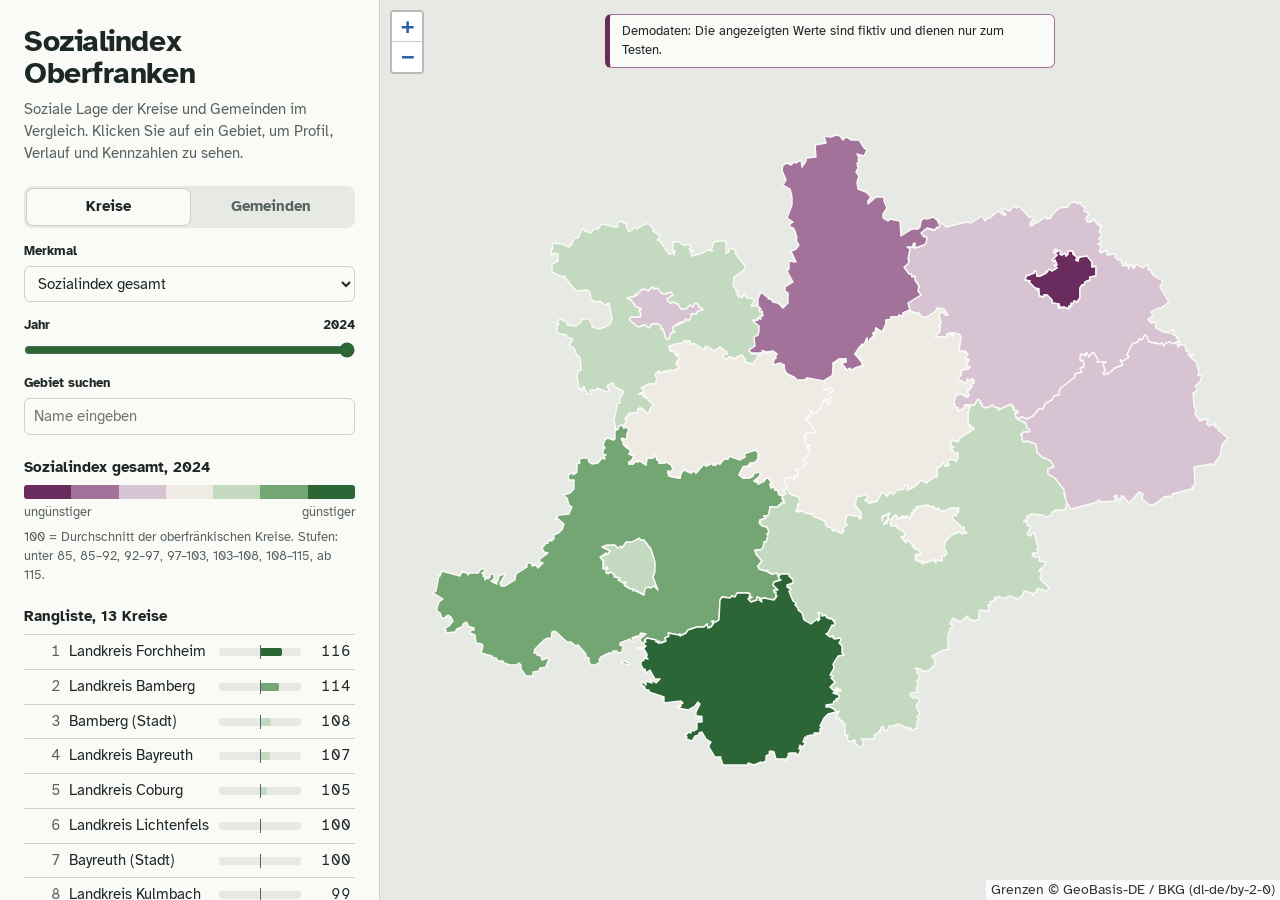
==== web/index.html @ e4087ac0 "Add files via upload First Step" ====
<!doctype html>
<html lang="de">
<head>
  <meta charset="utf-8">
  <meta name="viewport" content="width=device-width, initial-scale=1, viewport-fit=cover">
  <title>Sozialindex Oberfranken</title>
  <meta name="description" content="Interaktive Karte zur sozialen Lage der Kreise und Gemeinden in Oberfranken.">
  <link rel="icon" href="data:image/svg+xml,<svg xmlns='http://www.w3.org/2000/svg' viewBox='0 0 32 32'><rect width='32' height='32' rx='6' fill='%232F6B3A'/><rect x='6' y='18' width='5' height='8' fill='%23fff'/><rect x='13.5' y='12' width='5' height='14' fill='%23fff'/><rect x='21' y='7' width='5' height='19' fill='%23fff'/></svg>">
  <link rel="stylesheet" href="vendor/leaflet/leaflet.css">
  <link rel="stylesheet" href="style.css">
</head>
<body>
  <div class="layout">
    <aside class="seite" aria-label="Steuerung und Rangliste">
      <header class="kopf">
        <h1>Sozialindex Oberfranken</h1>
        <p class="unterzeile">Soziale Lage der Kreise und Gemeinden im Vergleich. Klicken Sie auf ein Gebiet, um Profil, Verlauf und Kennzahlen zu sehen.</p>
      </header>

      <section class="steuerung" aria-label="Ansicht wählen">
        <fieldset class="umschalter">
          <legend>Ebene</legend>
          <label><input type="radio" name="ebene" value="kreis" checked><span>Kreise</span></label>
          <label><input type="radio" name="ebene" value="gemeinde"><span>Gemeinden</span></label>
        </fieldset>

        <label class="feld">
          <span class="feld-titel">Merkmal</span>
          <select id="merkmal"></select>
        </label>

        <label class="feld">
          <span class="feld-titel">Jahr <output id="jahr-anzeige" for="jahr"></output></span>
          <input type="range" id="jahr" step="1">
        </label>

        <label class="feld">
          <span class="feld-titel">Gebiet suchen</span>
          <input type="search" id="suche" list="suchliste" placeholder="Name eingeben" autocomplete="off">
          <datalist id="suchliste"></datalist>
        </label>
      </section>

      <section class="legende" aria-label="Legende">
        <p id="legende-titel" class="legende-titel"></p>
        <div class="skala" id="skala"></div>
        <div class="skala-pole"><span>ungünstiger</span><span>günstiger</span></div>
        <p class="legende-hinweis" id="legende-hinweis"></p>
      </section>

      <section class="rangliste" aria-label="Rangliste">
        <h2 id="rang-titel">Rangliste</h2>
        <ol id="rang"></ol>
      </section>

      <footer class="fuss">
        <details>
          <summary>So wird der Index berechnet</summary>
          <p>Jeder Indikator wird standardisiert und so ausgerichtet, dass höhere Werte eine günstigere Lage bedeuten. Die Indikatoren werden zu vier Dimensionen gemittelt, die Dimensionen gleich gewichtet zum Gesamtindex zusammengefasst.</p>
          <p>100 entspricht dem Durchschnitt der oberfränkischen Kreise bzw. Gemeinden im gewählten Jahr. 110 liegt eine Standardabweichung günstiger, 90 eine ungünstiger. Gemeinden werden nur mit Indikatoren bewertet, die auf Gemeindeebene vorliegen.</p>
        </details>
        <details>
          <summary>Quellen und Lizenzen</summary>
          <ul id="quellen"></ul>
          <p>Verwaltungsgrenzen: © GeoBasis-DE / BKG, Datenlizenz Deutschland – Namensnennung – 2.0.</p>
        </details>
        <p class="stand" id="stand"></p>
      </footer>
    </aside>

    <main class="karte-rahmen">
      <div id="demo-hinweis" class="demo-hinweis" hidden>
        Demodaten: Die angezeigten Werte sind fiktiv und dienen nur zum Testen.
      </div>
      <div id="karte" role="application" aria-label="Karte von Oberfranken"></div>
      <div id="lade" class="lade">Daten werden geladen</div>
    </main>
  </div>

  <script src="vendor/leaflet/leaflet.js"></script>
  <script src="vendor/chartjs/chart.umd.js"></script>
  <script src="app.js"></script>
</body>
</html>
---- web/vendor/leaflet/leaflet.css ----
/* required styles */

.leaflet-pane,
.leaflet-tile,
.leaflet-marker-icon,
.leaflet-marker-shadow,
.leaflet-tile-container,
.leaflet-pane > svg,
.leaflet-pane > canvas,
.leaflet-zoom-box,
.leaflet-image-layer,
.leaflet-layer {
	position: absolute;
	left: 0;
	top: 0;
	}
.leaflet-container {
	overflow: hidden;
	}
.leaflet-tile,
.leaflet-marker-icon,
.leaflet-marker-shadow {
	-webkit-user-select: none;
	   -moz-user-select: none;
	        user-select: none;
	  -webkit-user-drag: none;
	}
/* Prevents IE11 from highlighting tiles in blue */
.leaflet-tile::selection {
	background: transparent;
}
/* Safari renders non-retina tile on retina better with this, but Chrome is worse */
.leaflet-safari .leaflet-tile {
	image-rendering: -webkit-optimize-contrast;
	}
/* hack that prevents hw layers "stretching" when loading new tiles */
.leaflet-safari .leaflet-tile-container {
	width: 1600px;
	height: 1600px;
	-webkit-transform-origin: 0 0;
	}
.leaflet-marker-icon,
.leaflet-marker-shadow {
	display: block;
	}
/* .leaflet-container svg: reset svg max-width decleration shipped in Joomla! (joomla.org) 3.x */
/* .leaflet-container img: map is broken in FF if you have max-width: 100% on tiles */
.leaflet-container .leaflet-overlay-pane svg {
	max-width: none !important;
	max-height: none !important;
	}
.leaflet-container .leaflet-marker-pane img,
.leaflet-container .leaflet-shadow-pane img,
.leaflet-container .leaflet-tile-pane img,
.leaflet-container img.leaflet-image-layer,
.leaflet-container .leaflet-tile {
	max-width: none !important;
	max-height: none !important;
	width: auto;
	padding: 0;
	}

.leaflet-container img.leaflet-tile {
	/* See: https://bugs.chromium.org/p/chromium/issues/detail?id=600120 */
	mix-blend-mode: plus-lighter;
}

.leaflet-container.leaflet-touch-zoom {
	-ms-touch-action: pan-x pan-y;
	touch-action: pan-x pan-y;
	}
.leaflet-container.leaflet-touch-drag {
	-ms-touch-action: pinch-zoom;
	/* Fallback for FF which doesn't support pinch-zoom */
	touch-action: none;
	touch-action: pinch-zoom;
}
.leaflet-container.leaflet-touch-drag.leaflet-touch-zoom {
	-ms-touch-action: none;
	touch-action: none;
}
.leaflet-container {
	-webkit-tap-highlight-color: transparent;
}
.leaflet-container a {
	-webkit-tap-highlight-color: rgba(51, 181, 229, 0.4);
}
.leaflet-tile {
	filter: inherit;
	visibility: hidden;
	}
.leaflet-tile-loaded {
	visibility: inherit;
	}
.leaflet-zoom-box {
	width: 0;
	height: 0;
	-moz-box-sizing: border-box;
	     box-sizing: border-box;
	z-index: 800;
	}
/* workaround for https://bugzilla.mozilla.org/show_bug.cgi?id=888319 */
.leaflet-overlay-pane svg {
	-moz-user-select: none;
	}

.leaflet-pane         { z-index: 400; }

.leaflet-tile-pane    { z-index: 200; }
.leaflet-overlay-pane { z-index: 400; }
.leaflet-shadow-pane  { z-index: 500; }
.leaflet-marker-pane  { z-index: 600; }
.leaflet-tooltip-pane   { z-index: 650; }
.leaflet-popup-pane   { z-index: 700; }

.leaflet-map-pane canvas { z-index: 100; }
.leaflet-map-pane svg    { z-index: 200; }

.leaflet-vml-shape {
	width: 1px;
	height: 1px;
	}
.lvml {
	behavior: url(#default#VML);
	display: inline-block;
	position: absolute;
	}


/* control positioning */

.leaflet-control {
	position: relative;
	z-index: 800;
	pointer-events: visiblePainted; /* IE 9-10 doesn't have auto */
	pointer-events: auto;
	}
.leaflet-top,
.leaflet-bottom {
	position: absolute;
	z-index: 1000;
	pointer-events: none;
	}
.leaflet-top {
	top: 0;
	}
.leaflet-right {
	right: 0;
	}
.leaflet-bottom {
	bottom: 0;
	}
.leaflet-left {
	left: 0;
	}
.leaflet-control {
	float: left;
	clear: both;
	}
.leaflet-right .leaflet-control {
	float: right;
	}
.leaflet-top .leaflet-control {
	margin-top: 10px;
	}
.leaflet-bottom .leaflet-control {
	margin-bottom: 10px;
	}
.leaflet-left .leaflet-control {
	margin-left: 10px;
	}
.leaflet-right .leaflet-control {
	margin-right: 10px;
	}


/* zoom and fade animations */

.leaflet-fade-anim .leaflet-popup {
	opacity: 0;
	-webkit-transition: opacity 0.2s linear;
	   -moz-transition: opacity 0.2s linear;
	        transition: opacity 0.2s linear;
	}
.leaflet-fade-anim .leaflet-map-pane .leaflet-popup {
	opacity: 1;
	}
.leaflet-zoom-animated {
	-webkit-transform-origin: 0 0;
	    -ms-transform-origin: 0 0;
	        transform-origin: 0 0;
	}
svg.leaflet-zoom-animated {
	will-change: transform;
}

.leaflet-zoom-anim .leaflet-zoom-animated {
	-webkit-transition: -webkit-transform 0.25s cubic-bezier(0,0,0.25,1);
	   -moz-transition:    -moz-transform 0.25s cubic-bezier(0,0,0.25,1);
	        transition:         transform 0.25s cubic-bezier(0,0,0.25,1);
	}
.leaflet-zoom-anim .leaflet-tile,
.leaflet-pan-anim .leaflet-tile {
	-webkit-transition: none;
	   -moz-transition: none;
	        transition: none;
	}

.leaflet-zoom-anim .leaflet-zoom-hide {
	visibility: hidden;
	}


/* cursors */

.leaflet-interactive {
	cursor: pointer;
	}
.leaflet-grab {
	cursor: -webkit-grab;
	cursor:    -moz-grab;
	cursor:         grab;
	}
.leaflet-crosshair,
.leaflet-crosshair .leaflet-interactive {
	cursor: crosshair;
	}
.leaflet-popup-pane,
.leaflet-control {
	cursor: auto;
	}
.leaflet-dragging .leaflet-grab,
.leaflet-dragging .leaflet-grab .leaflet-interactive,
.leaflet-dragging .leaflet-marker-draggable {
	cursor: move;
	cursor: -webkit-grabbing;
	cursor:    -moz-grabbing;
	cursor:         grabbing;
	}

/* marker & overlays interactivity */
.leaflet-marker-icon,
.leaflet-marker-shadow,
.leaflet-image-layer,
.leaflet-pane > svg path,
.leaflet-tile-container {
	pointer-events: none;
	}

.leaflet-marker-icon.leaflet-interactive,
.leaflet-image-layer.leaflet-interactive,
.leaflet-pane > svg path.leaflet-interactive,
svg.leaflet-image-layer.leaflet-interactive path {
	pointer-events: visiblePainted; /* IE 9-10 doesn't have auto */
	pointer-events: auto;
	}

/* visual tweaks */

.leaflet-container {
	background: #ddd;
	outline-offset: 1px;
	}
.leaflet-container a {
	color: #0078A8;
	}
.leaflet-zoom-box {
	border: 2px dotted #38f;
	background: rgba(255,255,255,0.5);
	}


/* general typography */
.leaflet-container {
	font-family: "Helvetica Neue", Arial, Helvetica, sans-serif;
	font-size: 12px;
	font-size: 0.75rem;
	line-height: 1.5;
	}


/* general toolbar styles */

.leaflet-bar {
	box-shadow: 0 1px 5px rgba(0,0,0,0.65);
	border-radius: 4px;
	}
.leaflet-bar a {
	background-color: #fff;
	border-bottom: 1px solid #ccc;
	width: 26px;
	height: 26px;
	line-height: 26px;
	display: block;
	text-align: center;
	text-decoration: none;
	color: black;
	}
.leaflet-bar a,
.leaflet-control-layers-toggle {
	background-position: 50% 50%;
	background-repeat: no-repeat;
	display: block;
	}
.leaflet-bar a:hover,
.leaflet-bar a:focus {
	background-color: #f4f4f4;
	}
.leaflet-bar a:first-child {
	border-top-left-radius: 4px;
	border-top-right-radius: 4px;
	}
.leaflet-bar a:last-child {
	border-bottom-left-radius: 4px;
	border-bottom-right-radius: 4px;
	border-bottom: none;
	}
.leaflet-bar a.leaflet-disabled {
	cursor: default;
	background-color: #f4f4f4;
	color: #bbb;
	}

.leaflet-touch .leaflet-bar a {
	width: 30px;
	height: 30px;
	line-height: 30px;
	}
.leaflet-touch .leaflet-bar a:first-child {
	border-top-left-radius: 2px;
	border-top-right-radius: 2px;
	}
.leaflet-touch .leaflet-bar a:last-child {
	border-bottom-left-radius: 2px;
	border-bottom-right-radius: 2px;
	}

/* zoom control */

.leaflet-control-zoom-in,
.leaflet-control-zoom-out {
	font: bold 18px 'Lucida Console', Monaco, monospace;
	text-indent: 1px;
	}

.leaflet-touch .leaflet-control-zoom-in, .leaflet-touch .leaflet-control-zoom-out  {
	font-size: 22px;
	}


/* layers control */

.leaflet-control-layers {
	box-shadow: 0 1px 5px rgba(0,0,0,0.4);
	background: #fff;
	border-radius: 5px;
	}
.leaflet-control-layers-toggle {
	background-image: url(images/layers.png);
	width: 36px;
	height: 36px;
	}
.leaflet-retina .leaflet-control-layers-toggle {
	background-image: url(images/layers-2x.png);
	background-size: 26px 26px;
	}
.leaflet-touch .leaflet-control-layers-toggle {
	width: 44px;
	height: 44px;
	}
.leaflet-control-layers .leaflet-control-layers-list,
.leaflet-control-layers-expanded .leaflet-control-layers-toggle {
	display: none;
	}
.leaflet-control-layers-expanded .leaflet-control-layers-list {
	display: block;
	position: relative;
	}
.leaflet-control-layers-expanded {
	padding: 6px 10px 6px 6px;
	color: #333;
	background: #fff;
	}
.leaflet-control-layers-scrollbar {
	overflow-y: scroll;
	overflow-x: hidden;
	padding-right: 5px;
	}
.leaflet-control-layers-selector {
	margin-top: 2px;
	position: relative;
	top: 1px;
	}
.leaflet-control-layers label {
	display: block;
	font-size: 13px;
	font-size: 1.08333em;
	}
.leaflet-control-layers-separator {
	height: 0;
	border-top: 1px solid #ddd;
	margin: 5px -10px 5px -6px;
	}

/* Default icon URLs */
.leaflet-default-icon-path { /* used only in path-guessing heuristic, see L.Icon.Default */
	background-image: url(images/marker-icon.png);
	}


/* attribution and scale controls */

.leaflet-container .leaflet-control-attribution {
	background: #fff;
	background: rgba(255, 255, 255, 0.8);
	margin: 0;
	}
.leaflet-control-attribution,
.leaflet-control-scale-line {
	padding: 0 5px;
	color: #333;
	line-height: 1.4;
	}
.leaflet-control-attribution a {
	text-decoration: none;
	}
.leaflet-control-attribution a:hover,
.leaflet-control-attribution a:focus {
	text-decoration: underline;
	}
.leaflet-attribution-flag {
	display: inline !important;
	vertical-align: baseline !important;
	width: 1em;
	height: 0.6669em;
	}
.leaflet-left .leaflet-control-scale {
	margin-left: 5px;
	}
.leaflet-bottom .leaflet-control-scale {
	margin-bottom: 5px;
	}
.leaflet-control-scale-line {
	border: 2px solid #777;
	border-top: none;
	line-height: 1.1;
	padding: 2px 5px 1px;
	white-space: nowrap;
	-moz-box-sizing: border-box;
	     box-sizing: border-box;
	background: rgba(255, 255, 255, 0.8);
	text-shadow: 1px 1px #fff;
	}
.leaflet-control-scale-line:not(:first-child) {
	border-top: 2px solid #777;
	border-bottom: none;
	margin-top: -2px;
	}
.leaflet-control-scale-line:not(:first-child):not(:last-child) {
	border-bottom: 2px solid #777;
	}

.leaflet-touch .leaflet-control-attribution,
.leaflet-touch .leaflet-control-layers,
.leaflet-touch .leaflet-bar {
	box-shadow: none;
	}
.leaflet-touch .leaflet-control-layers,
.leaflet-touch .leaflet-bar {
	border: 2px solid rgba(0,0,0,0.2);
	background-clip: padding-box;
	}


/* popup */

.leaflet-popup {
	position: absolute;
	text-align: center;
	margin-bottom: 20px;
	}
.leaflet-popup-content-wrapper {
	padding: 1px;
	text-align: left;
	border-radius: 12px;
	}
.leaflet-popup-content {
	margin: 13px 24px 13px 20px;
	line-height: 1.3;
	font-size: 13px;
	font-size: 1.08333em;
	min-height: 1px;
	}
.leaflet-popup-content p {
	margin: 17px 0;
	margin: 1.3em 0;
	}
.leaflet-popup-tip-container {
	width: 40px;
	height: 20px;
	position: absolute;
	left: 50%;
	margin-top: -1px;
	margin-left: -20px;
	overflow: hidden;
	pointer-events: none;
	}
.leaflet-popup-tip {
	width: 17px;
	height: 17px;
	padding: 1px;

	margin: -10px auto 0;
	pointer-events: auto;

	-webkit-transform: rotate(45deg);
	   -moz-transform: rotate(45deg);
	    -ms-transform: rotate(45deg);
	        transform: rotate(45deg);
	}
.leaflet-popup-content-wrapper,
.leaflet-popup-tip {
	background: white;
	color: #333;
	box-shadow: 0 3px 14px rgba(0,0,0,0.4);
	}
.leaflet-container a.leaflet-popup-close-button {
	position: absolute;
	top: 0;
	right: 0;
	border: none;
	text-align: center;
	width: 24px;
	height: 24px;
	font: 16px/24px Tahoma, Verdana, sans-serif;
	color: #757575;
	text-decoration: none;
	background: transparent;
	}
.leaflet-container a.leaflet-popup-close-button:hover,
.leaflet-container a.leaflet-popup-close-button:focus {
	color: #585858;
	}
.leaflet-popup-scrolled {
	overflow: auto;
	}

.leaflet-oldie .leaflet-popup-content-wrapper {
	-ms-zoom: 1;
	}
.leaflet-oldie .leaflet-popup-tip {
	width: 24px;
	margin: 0 auto;

	-ms-filter: "progid:DXImageTransform.Microsoft.Matrix(M11=0.70710678, M12=0.70710678, M21=-0.70710678, M22=0.70710678)";
	filter: progid:DXImageTransform.Microsoft.Matrix(M11=0.70710678, M12=0.70710678, M21=-0.70710678, M22=0.70710678);
	}

.leaflet-oldie .leaflet-control-zoom,
.leaflet-oldie .leaflet-control-layers,
.leaflet-oldie .leaflet-popup-content-wrapper,
.leaflet-oldie .leaflet-popup-tip {
	border: 1px solid #999;
	}


/* div icon */

.leaflet-div-icon {
	background: #fff;
	border: 1px solid #666;
	}


/* Tooltip */
/* Base styles for the element that has a tooltip */
.leaflet-tooltip {
	position: absolute;
	padding: 6px;
	background-color: #fff;
	border: 1px solid #fff;
	border-radius: 3px;
	color: #222;
	white-space: nowrap;
	-webkit-user-select: none;
	-moz-user-select: none;
	-ms-user-select: none;
	user-select: none;
	pointer-events: none;
	box-shadow: 0 1px 3px rgba(0,0,0,0.4);
	}
.leaflet-tooltip.leaflet-interactive {
	cursor: pointer;
	pointer-events: auto;
	}
.leaflet-tooltip-top:before,
.leaflet-tooltip-bottom:before,
.leaflet-tooltip-left:before,
.leaflet-tooltip-right:before {
	position: absolute;
	pointer-events: none;
	border: 6px solid transparent;
	background: transparent;
	content: "";
	}

/* Directions */

.leaflet-tooltip-bottom {
	margin-top: 6px;
}
.leaflet-tooltip-top {
	margin-top: -6px;
}
.leaflet-tooltip-bottom:before,
.leaflet-tooltip-top:before {
	left: 50%;
	margin-left: -6px;
	}
.leaflet-tooltip-top:before {
	bottom: 0;
	margin-bottom: -12px;
	border-top-color: #fff;
	}
.leaflet-tooltip-bottom:before {
	top: 0;
	margin-top: -12px;
	margin-left: -6px;
	border-bottom-color: #fff;
	}
.leaflet-tooltip-left {
	margin-left: -6px;
}
.leaflet-tooltip-right {
	margin-left: 6px;
}
.leaflet-tooltip-left:before,
.leaflet-tooltip-right:before {
	top: 50%;
	margin-top: -6px;
	}
.leaflet-tooltip-left:before {
	right: 0;
	margin-right: -12px;
	border-left-color: #fff;
	}
.leaflet-tooltip-right:before {
	left: 0;
	margin-left: -12px;
	border-right-color: #fff;
	}

/* Printing */

@media print {
	/* Prevent printers from removing background-images of controls. */
	.leaflet-control {
		-webkit-print-color-adjust: exact;
		print-color-adjust: exact;
		}
	}
---- web/style.css ----
/* Sozialindex Oberfranken – Gestaltung
   Schrift lokal eingebunden (keine Anfragen an Drittanbieter). */
@font-face {
  font-family: "Atkinson Hyperlegible";
  src: url("fonts/atkinson-hyperlegible-latin-400-normal.woff2") format("woff2");
  font-weight: 400; font-style: normal; font-display: swap;
  unicode-range: U+0000-00FF, U+0131, U+0152-0153, U+02BB-02BC, U+02C6, U+02DA, U+02DC, U+2000-206F, U+20AC, U+2122, U+2191, U+2193, U+2212, U+2215, U+FEFF, U+FFFD;
}
@font-face {
  font-family: "Atkinson Hyperlegible";
  src: url("fonts/atkinson-hyperlegible-latin-ext-400-normal.woff2") format("woff2");
  font-weight: 400; font-style: normal; font-display: swap;
  unicode-range: U+0100-02AF, U+0304, U+0308, U+0329, U+1E00-1E9F, U+1EF2-1EFF, U+2020, U+20A0-20AB, U+20AD-20C0, U+2113, U+2C60-2C7F, U+A720-A7FF;
}
@font-face {
  font-family: "Atkinson Hyperlegible";
  src: url("fonts/atkinson-hyperlegible-latin-700-normal.woff2") format("woff2");
  font-weight: 700; font-style: normal; font-display: swap;
  unicode-range: U+0000-00FF, U+0131, U+0152-0153, U+02BB-02BC, U+02C6, U+02DA, U+02DC, U+2000-206F, U+20AC, U+2122, U+2191, U+2193, U+2212, U+2215, U+FEFF, U+FFFD;
}
@font-face {
  font-family: "Atkinson Hyperlegible";
  src: url("fonts/atkinson-hyperlegible-latin-ext-700-normal.woff2") format("woff2");
  font-weight: 700; font-style: normal; font-display: swap;
  unicode-range: U+0100-02AF, U+0304, U+0308, U+0329, U+1E00-1E9F, U+1EF2-1EFF, U+2020, U+20A0-20AB, U+20AD-20C0, U+2113, U+2C60-2C7F, U+A720-A7FF;
}

:root {
  color-scheme: light;
  --grund: #E7EAE4;
  --papier: #FAFAF7;
  --tinte: #1D2826;
  --leise: #586461;
  --linie: #CBD1CA;
  --fokus: #2B5FA8;
  --kontur: #FAFAF7;
  --kreisgrenze: #1D2826;
  --ohne-daten: #D3D6D0;
  --s1: #6A2C5E; --s2: #A3729A; --s3: #D8C3D3; --s4: #EEEBE4;
  --s5: #C3DAC0; --s6: #74A673; --s7: #2C6637;
  --schrift: "Atkinson Hyperlegible", "Segoe UI", "Helvetica Neue", Arial, sans-serif;
  box-sizing: border-box;
  padding-top: env(safe-area-inset-top, 0px);
  padding-bottom: env(safe-area-inset-bottom, 0px);
}
@media (prefers-color-scheme: dark) {
  :root:not([data-theme="light"]) {
    color-scheme: dark;
    --grund: #141A19; --papier: #1B2221; --tinte: #E6ECE8; --leise: #9AA6A2;
    --linie: #33403D; --fokus: #7FB0F0; --kontur: #141A19; --kreisgrenze: #E6ECE8;
    --ohne-daten: #2A3230;
    --s1: #B0629F; --s2: #8C5C83; --s3: #5A4757; --s4: #3A403D;
    --s5: #3F5A41; --s6: #5E9461; --s7: #8CC98D;
  }
}
:root[data-theme="dark"] {
  color-scheme: dark;
  --grund: #141A19; --papier: #1B2221; --tinte: #E6ECE8; --leise: #9AA6A2;
  --linie: #33403D; --fokus: #7FB0F0; --kontur: #141A19; --kreisgrenze: #E6ECE8;
  --ohne-daten: #2A3230;
  --s1: #B0629F; --s2: #8C5C83; --s3: #5A4757; --s4: #3A403D;
  --s5: #3F5A41; --s6: #5E9461; --s7: #8CC98D;
}

*, *::before, *::after { box-sizing: inherit; }
html, body { height: 100%; margin: 0; }
body {
  font-family: var(--schrift);
  font-size: 15px;
  line-height: 1.45;
  color: var(--tinte);
  background: var(--papier);
}

.layout {
  display: grid;
  grid-template-columns: minmax(320px, 380px) 1fr;
  height: 100%;
}

/* ---------------------------------------------------------- Seitenleiste */
.seite {
  display: flex;
  flex-direction: column;
  gap: 22px;
  padding: 26px 24px 20px;
  overflow-y: auto;
  background: var(--papier);
  border-right: 1px solid var(--linie);
}
.kopf h1 {
  font-size: 30px;
  line-height: 1.05;
  letter-spacing: -0.015em;
  margin: 0 0 10px;
  max-width: 11ch;
}
.unterzeile { margin: 0; color: var(--leise); max-width: 34em; }

.steuerung { display: grid; gap: 14px; }
.umschalter {
  border: 0; padding: 0; margin: 0;
  display: grid; grid-template-columns: 1fr 1fr;
  background: var(--grund);
  border-radius: 8px;
  padding: 3px;
}
.umschalter legend { position: absolute; width: 1px; height: 1px; overflow: hidden; clip: rect(0 0 0 0); }
.umschalter label { position: relative; }
.umschalter input { position: absolute; opacity: 0; inset: 0; margin: 0; cursor: pointer; }
.umschalter span {
  display: block; text-align: center; padding: 7px 0; border-radius: 6px;
  font-weight: 700; color: var(--leise);
}
.umschalter input:checked + span { background: var(--papier); color: var(--tinte); box-shadow: 0 0 0 1px var(--linie); }
.umschalter input:focus-visible + span { outline: 2px solid var(--fokus); outline-offset: 1px; }

.feld { display: grid; gap: 5px; }
.feld-titel { font-weight: 700; font-size: 13px; display: flex; justify-content: space-between; }
.feld-titel output { font-weight: 700; font-variant-numeric: tabular-nums; }
select, input[type="search"] {
  font: inherit; color: var(--tinte); background: var(--papier);
  border: 1px solid var(--linie); border-radius: 6px; padding: 7px 9px; width: 100%;
}
select:focus-visible, input:focus-visible, button:focus-visible, summary:focus-visible {
  outline: 2px solid var(--fokus); outline-offset: 2px;
}
input[type="range"] { width: 100%; accent-color: var(--s7); margin: 2px 0; }

/* -------------------------------------------------------------- Legende */
.legende-titel { margin: 0 0 6px; font-weight: 700; }
.skala { display: grid; grid-template-columns: repeat(7, 1fr); height: 14px; border-radius: 3px; overflow: hidden; }
.skala span { display: block; }
.skala-pole { display: flex; justify-content: space-between; font-size: 13px; color: var(--leise); margin-top: 4px; }
.legende-hinweis { margin: 6px 0 0; font-size: 13px; color: var(--leise); }

/* ----------------------------------------------------------- Rangliste */
.rangliste { flex: 0 0 auto; }
.rangliste h2 { font-size: 15px; margin: 0 0 6px; }
.rangliste ol {
  list-style: none; margin: 0; padding: 0;
  overflow-y: auto; max-height: min(420px, 52vh);
  border-top: 1px solid var(--linie);
}
.rangliste li button {
  all: unset; box-sizing: border-box; cursor: pointer;
  display: grid; grid-template-columns: 2.2em 1fr 5.5em 2.8em; align-items: center; gap: 8px;
  width: 100%; padding: 6px 4px; border-bottom: 1px solid var(--linie);
  font-variant-numeric: tabular-nums;
}
.rangliste li button:hover { background: var(--grund); }
.rangliste li button:focus-visible { outline: 2px solid var(--fokus); outline-offset: -2px; }
.rangliste li button[aria-current="true"] { background: var(--grund); font-weight: 700; }
.rang-nr { color: var(--leise); text-align: right; }
.rang-name { overflow: hidden; text-overflow: ellipsis; white-space: nowrap; }
.rang-balken { height: 8px; background: var(--grund); border-radius: 2px; position: relative; }
.rang-balken i { position: absolute; top: 0; bottom: 0; border-radius: 2px; }
.rang-balken::after { content: ""; position: absolute; left: 50%; top: -3px; bottom: -3px; width: 1px; background: var(--leise); }
.rang-wert { text-align: right; }

/* ---------------------------------------------------------------- Fuß */
.fuss { font-size: 13px; color: var(--leise); display: grid; gap: 8px; }
.fuss summary { cursor: pointer; color: var(--tinte); font-weight: 700; }
.fuss details p, .fuss ul { margin: 6px 0; }
.fuss ul { padding-left: 1.1em; }
.stand { margin: 4px 0 0; }

/* --------------------------------------------------------------- Karte */
.karte-rahmen { position: relative; background: var(--grund); min-height: 0; }
#karte { position: absolute; inset: 0; background: var(--grund); }
.leaflet-container { font-family: var(--schrift); font-size: 14px; }
.leaflet-container a { color: var(--fokus); }
.demo-hinweis {
  position: absolute; z-index: 600; left: 50%; transform: translateX(-50%);
  top: 14px; max-width: calc(100% - 28px);
  background: var(--papier); color: var(--tinte);
  border: 1px solid var(--s2); border-left: 5px solid var(--s1);
  padding: 7px 12px; border-radius: 6px; font-size: 13px;
}
.lade {
  position: absolute; inset: 0; display: grid; place-items: center;
  color: var(--leise); z-index: 700; background: var(--grund);
}
.lade[hidden] { display: none; }
.lade.fehler { color: var(--s1); padding: 24px; text-align: center; }

.leaflet-tooltip.kurzinfo {
  background: var(--papier); color: var(--tinte); border: 1px solid var(--linie);
  box-shadow: none; border-radius: 5px; padding: 4px 8px;
}
.leaflet-tooltip.kurzinfo::before { display: none; }
.kurzinfo b { font-variant-numeric: tabular-nums; }

.kreis-label {
  background: none; border: 0; box-shadow: none; padding: 0;
  font-weight: 700; font-size: 12px; color: var(--tinte);
  text-shadow: 0 0 3px var(--papier), 0 0 3px var(--papier), 0 0 2px var(--papier);
  white-space: nowrap; pointer-events: none;
}
.kreis-label::before { display: none; }

/* -------------------------------------------------------------- Popup */
.leaflet-popup-content-wrapper {
  background: var(--papier); color: var(--tinte);
  border-radius: 8px; box-shadow: 0 6px 24px rgba(20, 30, 28, 0.25);
}
.leaflet-popup-tip { background: var(--papier); }
.leaflet-popup-content { margin: 14px 16px 12px; width: min(360px, 72vw) !important; }
.leaflet-container a.leaflet-popup-close-button { color: var(--leise); font-size: 20px; width: 28px; height: 28px; }

.pop-kopf { display: flex; justify-content: space-between; align-items: flex-end; gap: 12px; margin-bottom: 10px; padding-right: 18px; }
.pop-name { font-size: 18px; font-weight: 700; line-height: 1.15; margin: 0; }
.leaflet-popup-content .pop p { margin: 0; }
.leaflet-popup-content .pop .pop-art { margin-top: 3px; }
.leaflet-popup-content .pop .pop-notiz { margin-top: 6px; }
.pop-art { color: var(--leise); font-size: 13px; margin: 0; }
.pop-wert { text-align: right; flex: 0 0 auto; }
.pop-wert strong { display: block; font-size: 28px; line-height: 1; font-variant-numeric: tabular-nums; }
.pop-wert span { font-size: 12px; color: var(--leise); }

.reiter { display: flex; gap: 2px; border-bottom: 1px solid var(--linie); margin-bottom: 10px; }
.reiter button {
  font: inherit; font-size: 13px; font-weight: 700; color: var(--leise);
  background: none; border: 0; border-bottom: 3px solid transparent;
  padding: 6px 10px 5px; cursor: pointer; margin-bottom: -1px;
}
.reiter button[aria-selected="true"] { color: var(--tinte); border-bottom-color: var(--s7); }
.pop-flaeche { position: relative; height: 230px; }
.pop-flaeche.tabelle { height: auto; max-height: 260px; overflow-y: auto; }
.pop-notiz { font-size: 12px; color: var(--leise); margin: 6px 0 0; }

.kennzahlen { width: 100%; border-collapse: collapse; font-size: 13px; font-variant-numeric: tabular-nums; table-layout: fixed; }
.kennzahlen col.c-name { width: auto; } .kennzahlen col.c-wert { width: 6.6em; } .kennzahlen col.c-ref { width: 5.6em; }
.kennzahlen th { text-align: left; font-weight: 400; padding: 5px 6px 5px 0; line-height: 1.25; }
.kennzahlen td { text-align: right; padding: 5px 0 5px 6px; white-space: nowrap; }
.kennzahlen tr + tr { border-top: 1px solid var(--linie); }
.kennzahlen .einheit { color: var(--leise); }
.kennzahlen .zwischen th { font-weight: 700; padding-top: 10px; color: var(--leise); }
.kennzahlen .punkt { display: inline-block; width: 9px; height: 9px; border-radius: 50%; margin-left: 6px; vertical-align: 0; }
.kennzahlen thead th { color: var(--leise); font-size: 12px; }
.kennzahlen thead th:not(:first-child) { text-align: right; }

/* ------------------------------------------------------------- Mobil */
@media (max-width: 820px) {
  html, body { height: auto; }
  .layout { grid-template-columns: 1fr; grid-template-rows: auto; height: auto; }
  .karte-rahmen { order: -1; height: 62vh; height: 62svh; }
  .seite { border-right: 0; border-top: 1px solid var(--linie); overflow: visible; }
  .rangliste ol { max-height: 50vh; }
  .kopf h1 { max-width: none; font-size: 26px; }
}

@media (prefers-reduced-motion: reduce) {
  * { transition: none !important; animation: none !important; }
}
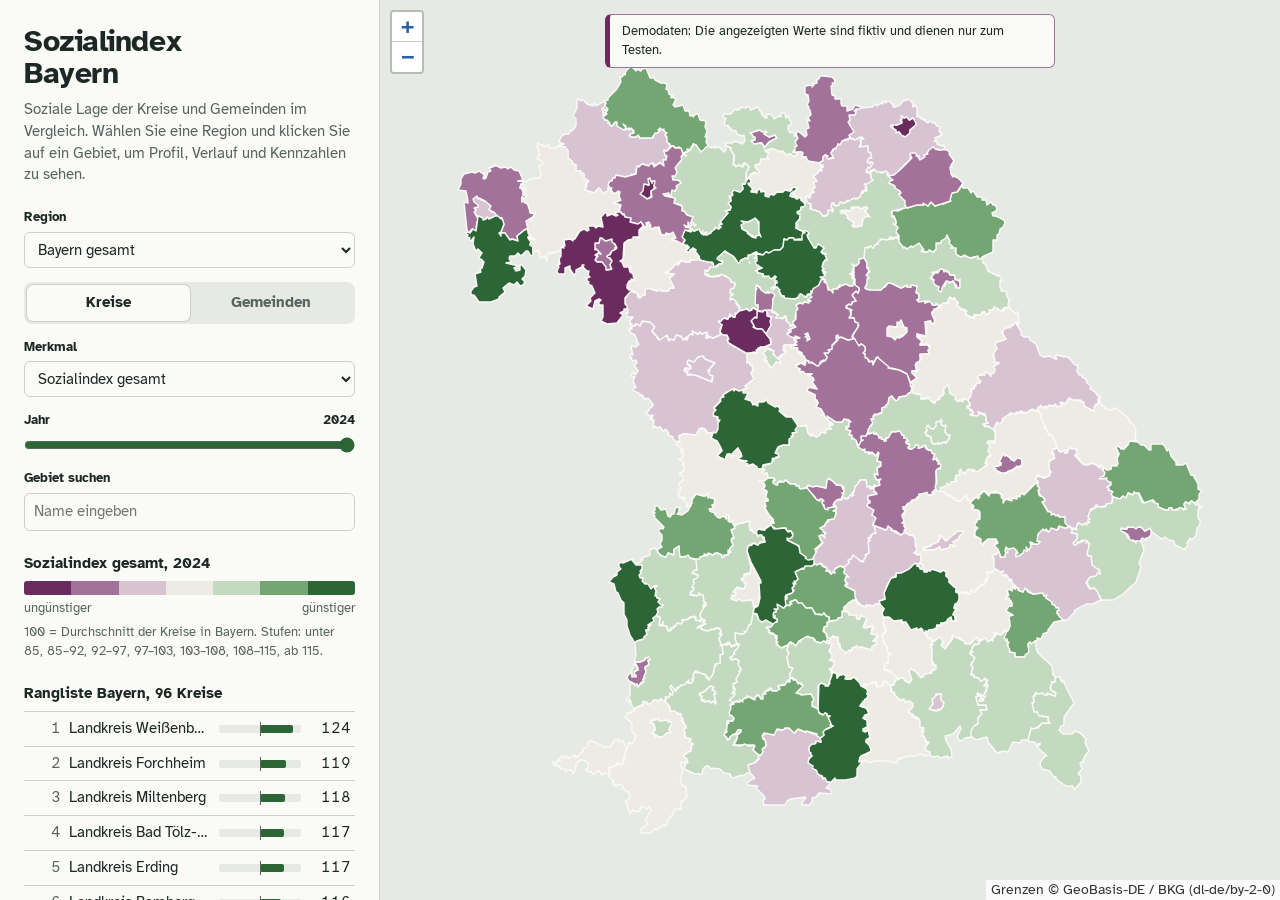
==== commit 136d94cc: "Update Bayern" ====
--- a/web/index.html
+++ b/web/index.html
@@ -3,8 +3,8 @@
 <head>
   <meta charset="utf-8">
   <meta name="viewport" content="width=device-width, initial-scale=1, viewport-fit=cover">
-  <title>Sozialindex Oberfranken</title>
-  <meta name="description" content="Interaktive Karte zur sozialen Lage der Kreise und Gemeinden in Oberfranken.">
+  <title>Sozialindex Bayern</title>
+  <meta name="description" content="Interaktive Karte zur sozialen Lage der Kreise und Gemeinden in Bayern, gegliedert nach Aufsichtsbezirken.">
   <link rel="icon" href="data:image/svg+xml,<svg xmlns='http://www.w3.org/2000/svg' viewBox='0 0 32 32'><rect width='32' height='32' rx='6' fill='%232F6B3A'/><rect x='6' y='18' width='5' height='8' fill='%23fff'/><rect x='13.5' y='12' width='5' height='14' fill='%23fff'/><rect x='21' y='7' width='5' height='19' fill='%23fff'/></svg>">
   <link rel="stylesheet" href="vendor/leaflet/leaflet.css">
   <link rel="stylesheet" href="style.css">
@@ -13,16 +13,31 @@
   <div class="layout">
     <aside class="seite" aria-label="Steuerung und Rangliste">
       <header class="kopf">
-        <h1>Sozialindex Oberfranken</h1>
-        <p class="unterzeile">Soziale Lage der Kreise und Gemeinden im Vergleich. Klicken Sie auf ein Gebiet, um Profil, Verlauf und Kennzahlen zu sehen.</p>
+        <h1 id="titel">Sozialindex Bayern</h1>
+        <p class="unterzeile">Soziale Lage der Kreise und Gemeinden im Vergleich. Wählen Sie eine Region und klicken Sie auf ein Gebiet, um Profil, Verlauf und Kennzahlen zu sehen.</p>
       </header>
 
       <section class="steuerung" aria-label="Ansicht wählen">
+        <label class="feld">
+          <span class="feld-titel">Region</span>
+          <select id="region"></select>
+        </label>
+
         <fieldset class="umschalter">
           <legend>Ebene</legend>
           <label><input type="radio" name="ebene" value="kreis" checked><span>Kreise</span></label>
           <label><input type="radio" name="ebene" value="gemeinde"><span>Gemeinden</span></label>
         </fieldset>
+
+        <div class="feld" id="massstab-feld" hidden>
+          <span class="feld-titel">100 entspricht dem Durchschnitt von</span>
+          <fieldset class="umschalter">
+            <legend>Vergleichsmaßstab</legend>
+            <label><input type="radio" name="massstab" value="land" checked><span>Bayern</span></label>
+            <label><input type="radio" name="massstab" value="region"><span id="massstab-region-text">Region</span></label>
+          </fieldset>
+          <p class="massstab-hinweis" id="massstab-hinweis"></p>
+        </div>
 
         <label class="feld">
           <span class="feld-titel">Merkmal</span>
@@ -72,7 +87,7 @@
       <div id="demo-hinweis" class="demo-hinweis" hidden>
         Demodaten: Die angezeigten Werte sind fiktiv und dienen nur zum Testen.
       </div>
-      <div id="karte" role="application" aria-label="Karte von Oberfranken"></div>
+      <div id="karte" role="application" aria-label="Karte von Bayern"></div>
       <div id="lade" class="lade">Daten werden geladen</div>
     </main>
   </div>
--- a/web/style.css
+++ b/web/style.css
@@ -38,6 +38,7 @@
   --ohne-daten: #D3D6D0;
   --s1: #6A2C5E; --s2: #A3729A; --s3: #D8C3D3; --s4: #EEEBE4;
   --s5: #C3DAC0; --s6: #74A673; --s7: #2C6637;
+  --n1: #E6EEF3; --n2: #C9DCE8; --n3: #A5C4D9; --n4: #7FA8C6; --n5: #5A8AB0; --n6: #3B6D95; --n7: #22517A;
   --schrift: "Atkinson Hyperlegible", "Segoe UI", "Helvetica Neue", Arial, sans-serif;
   box-sizing: border-box;
   padding-top: env(safe-area-inset-top, 0px);
@@ -51,6 +52,7 @@
     --ohne-daten: #2A3230;
     --s1: #B0629F; --s2: #8C5C83; --s3: #5A4757; --s4: #3A403D;
     --s5: #3F5A41; --s6: #5E9461; --s7: #8CC98D;
+    --n1: #22303A; --n2: #2B4252; --n3: #35566B; --n4: #436E88; --n5: #5A8AA8; --n6: #7DA9C6; --n7: #A9CBE3;
   }
 }
 :root[data-theme="dark"] {
@@ -60,6 +62,7 @@
   --ohne-daten: #2A3230;
   --s1: #B0629F; --s2: #8C5C83; --s3: #5A4757; --s4: #3A403D;
   --s5: #3F5A41; --s6: #5E9461; --s7: #8CC98D;
+  --n1: #22303A; --n2: #2B4252; --n3: #35566B; --n4: #436E88; --n5: #5A8AA8; --n6: #7DA9C6; --n7: #A9CBE3;
 }
 
 *, *::before, *::after { box-sizing: inherit; }
@@ -116,6 +119,10 @@
 .umschalter input:focus-visible + span { outline: 2px solid var(--fokus); outline-offset: 1px; }
 
 .feld { display: grid; gap: 5px; }
+.feld[hidden] { display: none; }
+.massstab-hinweis { margin: 0; font-size: 12px; color: var(--leise); }
+.massstab-hinweis:empty { display: none; }
+.umschalter input:disabled + span { opacity: 0.45; cursor: not-allowed; }
 .feld-titel { font-weight: 700; font-size: 13px; display: flex; justify-content: space-between; }
 .feld-titel output { font-weight: 700; font-variant-numeric: tabular-nums; }
 select, input[type="search"] {
@@ -164,6 +171,7 @@
 .fuss details p, .fuss ul { margin: 6px 0; }
 .fuss ul { padding-left: 1.1em; }
 .stand { margin: 4px 0 0; }
+.stand-alt { color: var(--s1); font-weight: 700; }
 
 /* --------------------------------------------------------------- Karte */
 .karte-rahmen { position: relative; background: var(--grund); min-height: 0; }
@@ -235,6 +243,7 @@
 .kennzahlen td { text-align: right; padding: 5px 0 5px 6px; white-space: nowrap; }
 .kennzahlen tr + tr { border-top: 1px solid var(--linie); }
 .kennzahlen .einheit { color: var(--leise); }
+.kennzahlen .fortg { color: var(--s1); font-weight: 700; margin-left: 1px; }
 .kennzahlen .zwischen th { font-weight: 700; padding-top: 10px; color: var(--leise); }
 .kennzahlen .punkt { display: inline-block; width: 9px; height: 9px; border-radius: 50%; margin-left: 6px; vertical-align: 0; }
 .kennzahlen thead th { color: var(--leise); font-size: 12px; }
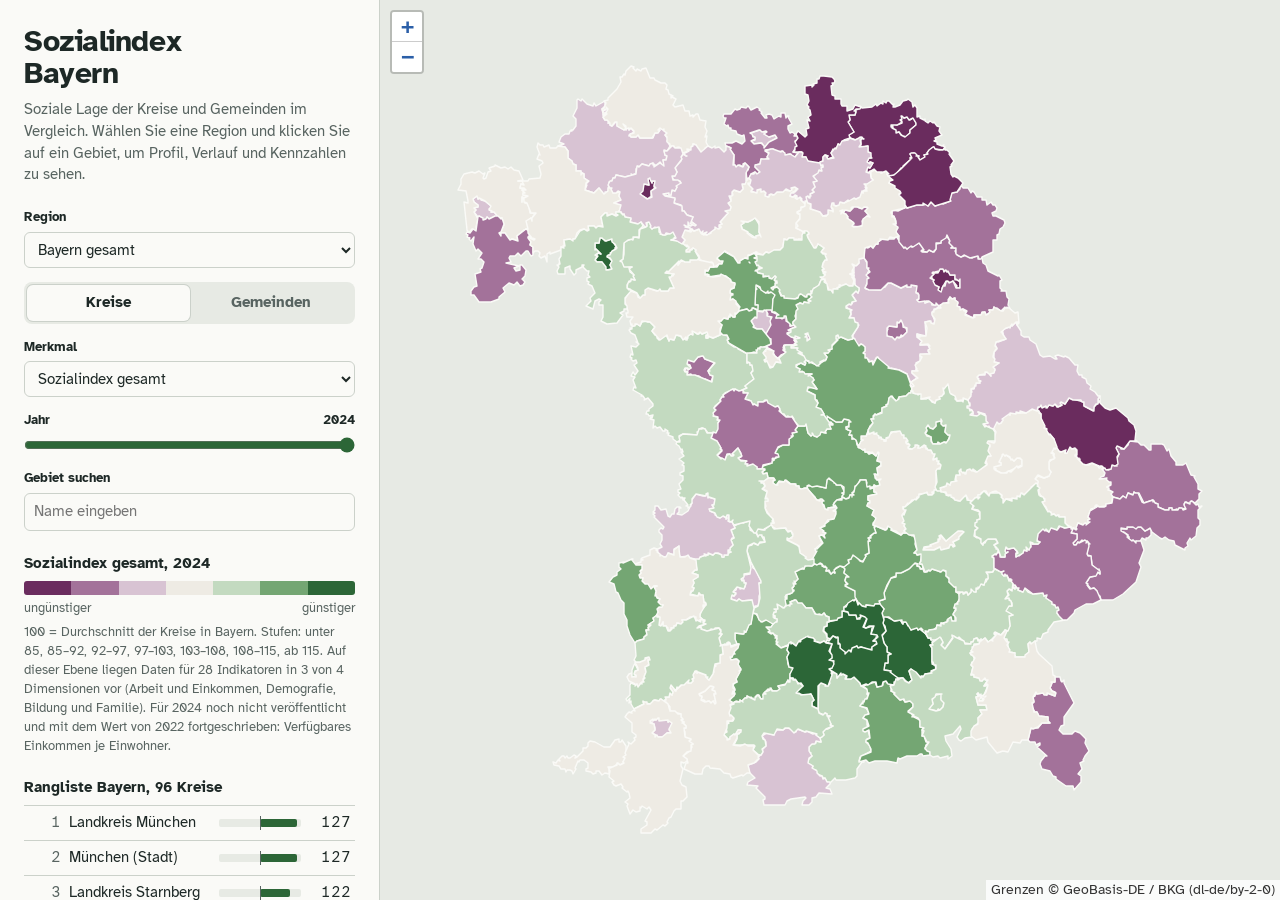
==== commit 8569e494: "Klassenwiederholungen" ====
--- a/web/index.html
+++ b/web/index.html
@@ -60,6 +60,7 @@
         <p id="legende-titel" class="legende-titel"></p>
         <div class="skala" id="skala"></div>
         <div class="skala-pole"><span>ungünstiger</span><span>günstiger</span></div>
+        <p class="jahr-hinweis" id="jahr-hinweis" hidden></p>
         <p class="legende-hinweis" id="legende-hinweis"></p>
       </section>
 
--- a/web/style.css
+++ b/web/style.css
@@ -140,6 +140,11 @@
 .skala span { display: block; }
 .skala-pole { display: flex; justify-content: space-between; font-size: 13px; color: var(--leise); margin-top: 4px; }
 .legende-hinweis { margin: 6px 0 0; font-size: 13px; color: var(--leise); }
+.jahr-hinweis { margin: 8px 0 0; font-size: 13px; padding: 7px 10px; border-radius: 6px; background: var(--grund); border-left: 4px solid var(--s2); }
+.jahr-hinweis[hidden] { display: none; }
+.klein-knopf { font: inherit; font-size: 13px; font-weight: 700; margin-top: 6px; display: block; padding: 4px 10px; border-radius: 5px;
+  border: 1px solid var(--linie); background: var(--papier); color: var(--tinte); cursor: pointer; }
+.klein-knopf:hover { border-color: var(--tinte); }
 
 /* ----------------------------------------------------------- Rangliste */
 .rangliste { flex: 0 0 auto; }
